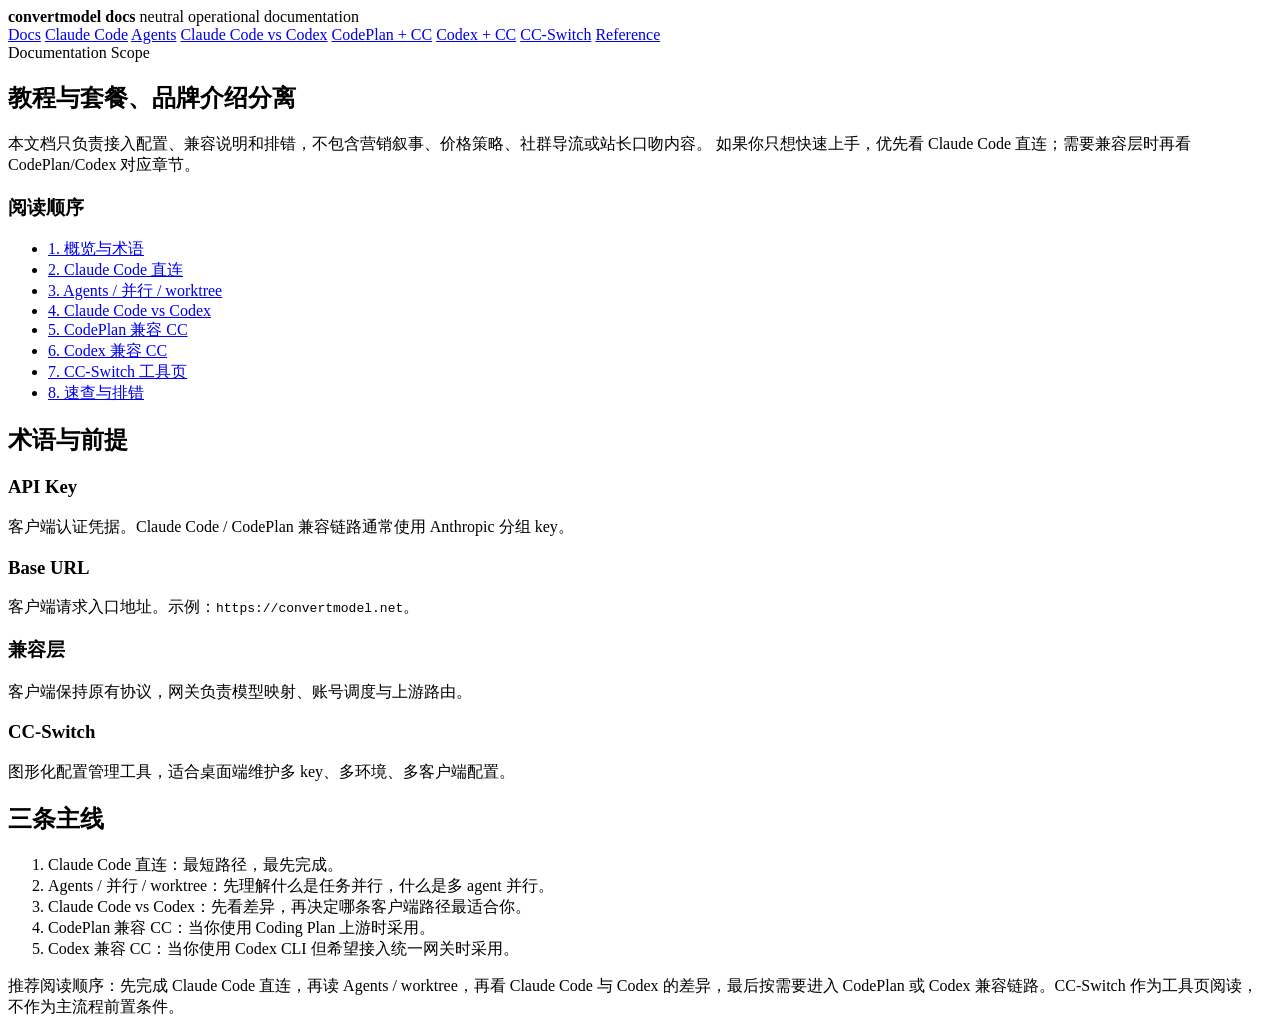
==== docs/index.html @ bd0f772a "docs: publish convertmodel docs site" ====
<!doctype html>
<html lang="zh-CN">
  <head>
    <meta charset="utf-8" />
    <meta name="viewport" content="width=device-width, initial-scale=1" />
    <title>Docs / 概览</title>
    <link rel="stylesheet" href="/docs-assets/docs-modern.css" />
  </head>
  <body>
    <main class="wrap">
      <header class="top">
        <div class="brand">
          <strong>convertmodel docs</strong>
          <span>neutral operational documentation</span>
        </div>
        <nav class="nav">
          <a class="active" href="/docs/">Docs</a>
          <a href="/docs/claude-code/">Claude Code</a>
          <a href="/docs/agents/">Agents</a>
          <a href="/docs/claude-code-vs-codex/">Claude Code vs Codex</a>
          <a href="/docs/codeplan-compatible-cc/">CodePlan + CC</a>
          <a href="/docs/codex-compatible-cc/">Codex + CC</a>
          <a href="/docs/cc-switch/">CC-Switch</a>
          <a href="/docs/reference/">Reference</a>
        </nav>
      </header>

      <section class="hero">
        <div class="kicker">Documentation Scope</div>
        <h1>教程与套餐、品牌介绍分离</h1>
        <p class="sub">
          本文档只负责接入配置、兼容说明和排错，不包含营销叙事、价格策略、社群导流或站长口吻内容。
          如果你只想快速上手，优先看 Claude Code 直连；需要兼容层时再看 CodePlan/Codex 对应章节。
        </p>
      </section>

      <section class="grid">
        <aside class="toc">
          <h3>阅读顺序</h3>
          <ul>
            <li><a class="active" href="/docs/">1. 概览与术语</a></li>
            <li><a href="/docs/claude-code/">2. Claude Code 直连</a></li>
            <li><a href="/docs/agents/">3. Agents / 并行 / worktree</a></li>
            <li><a href="/docs/claude-code-vs-codex/">4. Claude Code vs Codex</a></li>
            <li><a href="/docs/codeplan-compatible-cc/">5. CodePlan 兼容 CC</a></li>
            <li><a href="/docs/codex-compatible-cc/">6. Codex 兼容 CC</a></li>
            <li><a href="/docs/cc-switch/">7. CC-Switch 工具页</a></li>
            <li><a href="/docs/reference/">8. 速查与排错</a></li>
          </ul>
        </aside>
        <article class="content">
          <h2>术语与前提</h2>
          <div class="split">
            <section class="box">
              <h3>API Key</h3>
              <p>客户端认证凭据。Claude Code / CodePlan 兼容链路通常使用 Anthropic 分组 key。</p>
            </section>
            <section class="box">
              <h3>Base URL</h3>
              <p>客户端请求入口地址。示例：<code>https://convertmodel.net</code>。</p>
            </section>
            <section class="box">
              <h3>兼容层</h3>
              <p>客户端保持原有协议，网关负责模型映射、账号调度与上游路由。</p>
            </section>
            <section class="box">
              <h3>CC-Switch</h3>
              <p>图形化配置管理工具，适合桌面端维护多 key、多环境、多客户端配置。</p>
            </section>
          </div>
          <h2>三条主线</h2>
          <ol>
            <li>Claude Code 直连：最短路径，最先完成。</li>
            <li>Agents / 并行 / worktree：先理解什么是任务并行，什么是多 agent 并行。</li>
            <li>Claude Code vs Codex：先看差异，再决定哪条客户端路径最适合你。</li>
            <li>CodePlan 兼容 CC：当你使用 Coding Plan 上游时采用。</li>
            <li>Codex 兼容 CC：当你使用 Codex CLI 但希望接入统一网关时采用。</li>
          </ol>
          <p class="note">
            推荐阅读顺序：先完成 Claude Code 直连，再读 Agents / worktree，再看 Claude Code 与 Codex 的差异，最后按需要进入 CodePlan 或 Codex 兼容链路。CC-Switch 作为工具页阅读，不作为主流程前置条件。
          </p>
        </article>
      </section>
    </main>
  </body>
</html>
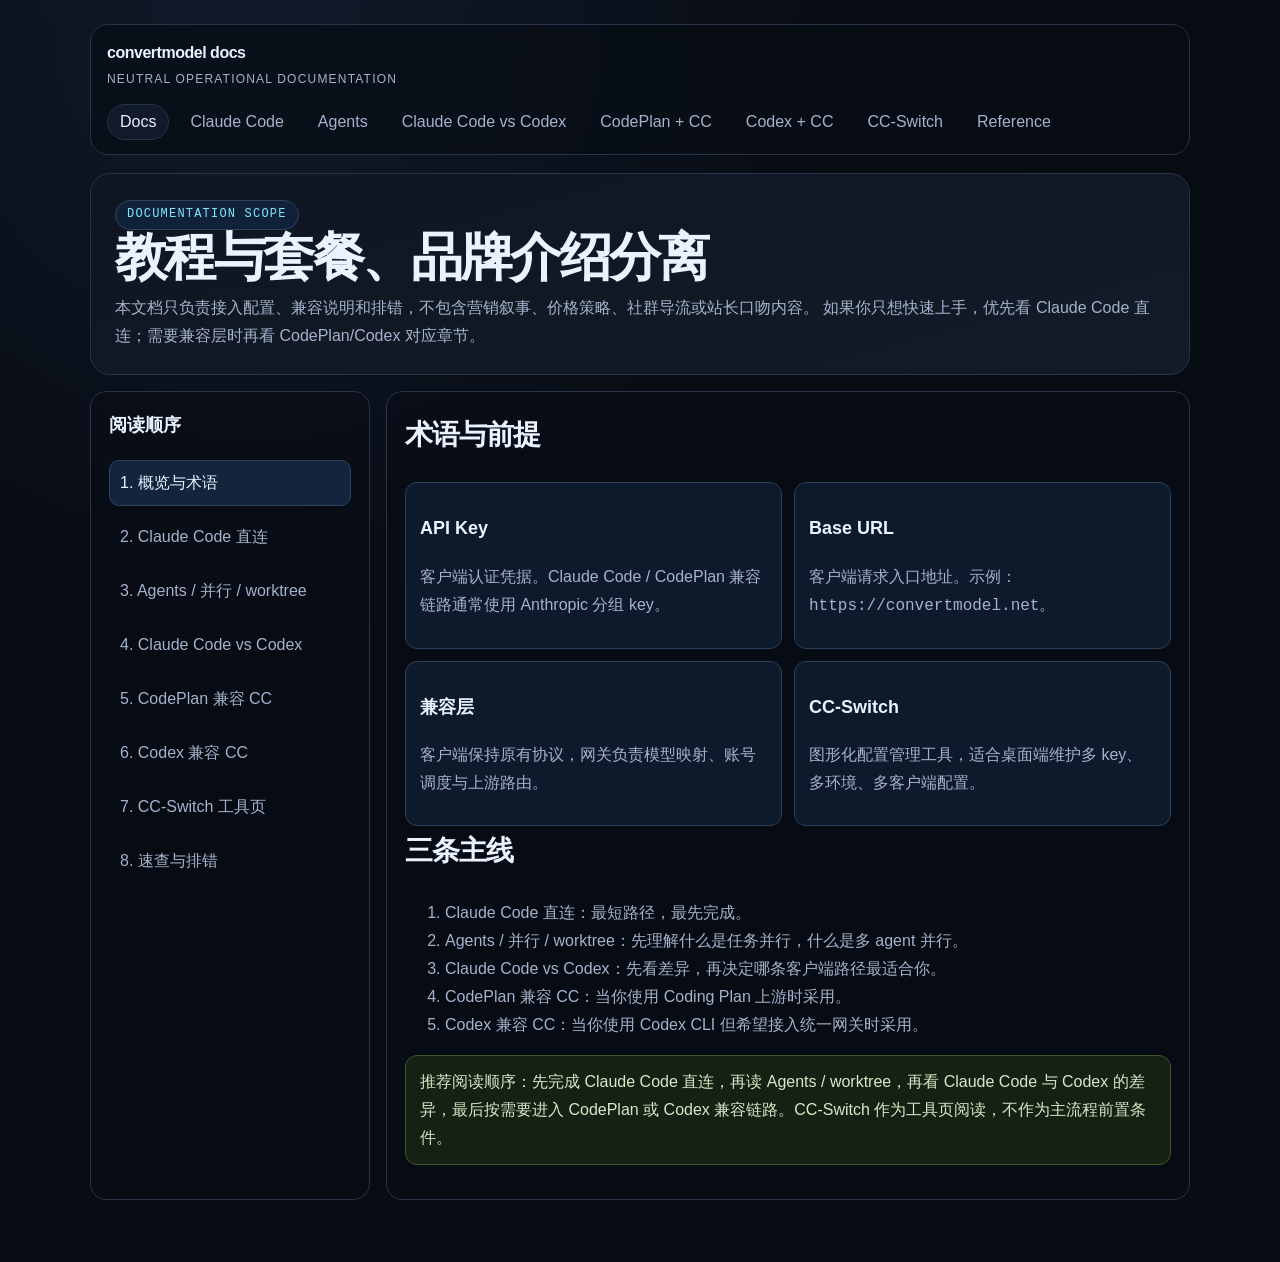
==== commit 6b137312: "build: make site GitHub Pages ready" ====
--- a/docs/index.html
+++ b/docs/index.html
@@ -4,7 +4,7 @@
     <meta charset="utf-8" />
     <meta name="viewport" content="width=device-width, initial-scale=1" />
     <title>Docs / 概览</title>
-    <link rel="stylesheet" href="/docs-assets/docs-modern.css" />
+    <link rel="stylesheet" href="../assets/styles.css" />
   </head>
   <body>
     <main class="wrap">
@@ -14,14 +14,14 @@
           <span>neutral operational documentation</span>
         </div>
         <nav class="nav">
-          <a class="active" href="/docs/">Docs</a>
-          <a href="/docs/claude-code/">Claude Code</a>
-          <a href="/docs/agents/">Agents</a>
-          <a href="/docs/claude-code-vs-codex/">Claude Code vs Codex</a>
-          <a href="/docs/codeplan-compatible-cc/">CodePlan + CC</a>
-          <a href="/docs/codex-compatible-cc/">Codex + CC</a>
-          <a href="/docs/cc-switch/">CC-Switch</a>
-          <a href="/docs/reference/">Reference</a>
+          <a class="active" href="./">Docs</a>
+          <a href="./claude-code/">Claude Code</a>
+          <a href="./agents/">Agents</a>
+          <a href="./claude-code-vs-codex/">Claude Code vs Codex</a>
+          <a href="./codeplan-compatible-cc/">CodePlan + CC</a>
+          <a href="./codex-compatible-cc/">Codex + CC</a>
+          <a href="./cc-switch/">CC-Switch</a>
+          <a href="./reference/">Reference</a>
         </nav>
       </header>
 
@@ -38,14 +38,14 @@
         <aside class="toc">
           <h3>阅读顺序</h3>
           <ul>
-            <li><a class="active" href="/docs/">1. 概览与术语</a></li>
-            <li><a href="/docs/claude-code/">2. Claude Code 直连</a></li>
-            <li><a href="/docs/agents/">3. Agents / 并行 / worktree</a></li>
-            <li><a href="/docs/claude-code-vs-codex/">4. Claude Code vs Codex</a></li>
-            <li><a href="/docs/codeplan-compatible-cc/">5. CodePlan 兼容 CC</a></li>
-            <li><a href="/docs/codex-compatible-cc/">6. Codex 兼容 CC</a></li>
-            <li><a href="/docs/cc-switch/">7. CC-Switch 工具页</a></li>
-            <li><a href="/docs/reference/">8. 速查与排错</a></li>
+            <li><a class="active" href="./">1. 概览与术语</a></li>
+            <li><a href="./claude-code/">2. Claude Code 直连</a></li>
+            <li><a href="./agents/">3. Agents / 并行 / worktree</a></li>
+            <li><a href="./claude-code-vs-codex/">4. Claude Code vs Codex</a></li>
+            <li><a href="./codeplan-compatible-cc/">5. CodePlan 兼容 CC</a></li>
+            <li><a href="./codex-compatible-cc/">6. Codex 兼容 CC</a></li>
+            <li><a href="./cc-switch/">7. CC-Switch 工具页</a></li>
+            <li><a href="./reference/">8. 速查与排错</a></li>
           </ul>
         </aside>
         <article class="content">
--- a/assets/styles.css
+++ b/assets/styles.css
@@ -0,0 +1,229 @@
+:root {
+  color-scheme: dark;
+  --bg: #070b12;
+  --panel: #0f1621;
+  --panel-2: #121b28;
+  --text: #eaf1ff;
+  --muted: #a4b3cc;
+  --line: #263349;
+  --accent: #7ee7ff;
+  --mono: "IBM Plex Mono", "SFMono-Regular", Menlo, Consolas, monospace;
+  --sans: "Space Grotesk", "Segoe UI", Arial, sans-serif;
+}
+
+* {
+  box-sizing: border-box;
+}
+
+html,
+body {
+  margin: 0;
+  padding: 0;
+  background: radial-gradient(circle at 20% 0%, #111a2a, var(--bg) 40%);
+  color: var(--text);
+  font-family: var(--sans);
+  line-height: 1.75;
+}
+
+a {
+  color: var(--accent);
+  text-decoration: none;
+}
+
+.wrap {
+  width: min(1100px, calc(100% - 32px));
+  margin: 24px auto 64px;
+}
+
+.top {
+  border: 1px solid var(--line);
+  border-radius: 18px;
+  background: rgba(9, 14, 22, 0.75);
+  backdrop-filter: blur(8px);
+  padding: 14px 16px;
+  display: flex;
+  gap: 14px;
+  flex-wrap: wrap;
+  align-items: center;
+  justify-content: space-between;
+}
+
+.brand {
+  display: flex;
+  flex-direction: column;
+  gap: 2px;
+}
+
+.brand strong {
+  letter-spacing: -0.03em;
+}
+
+.brand span {
+  color: var(--muted);
+  font-size: 12px;
+  text-transform: uppercase;
+  letter-spacing: 0.1em;
+}
+
+.nav {
+  display: flex;
+  gap: 8px;
+  flex-wrap: wrap;
+}
+
+.nav a {
+  color: var(--muted);
+  border: 1px solid transparent;
+  border-radius: 999px;
+  min-height: 36px;
+  padding: 0 12px;
+  display: inline-flex;
+  align-items: center;
+}
+
+.nav a.active,
+.nav a:hover {
+  color: var(--text);
+  border-color: var(--line);
+  background: #111a29;
+}
+
+.hero,
+.panel {
+  margin-top: 18px;
+  border: 1px solid var(--line);
+  border-radius: 20px;
+  background: linear-gradient(165deg, var(--panel), var(--panel-2));
+  padding: 24px;
+}
+
+.hero h1,
+.panel h1 {
+  margin: 0 0 10px;
+  font-size: clamp(32px, 5vw, 52px);
+  line-height: 1.05;
+  letter-spacing: -0.05em;
+}
+
+.kicker {
+  display: inline-flex;
+  align-items: center;
+  min-height: 30px;
+  border-radius: 999px;
+  border: 1px solid #2c4362;
+  background: #112139;
+  color: var(--accent);
+  padding: 0 11px;
+  font-size: 12px;
+  text-transform: uppercase;
+  letter-spacing: 0.1em;
+  font-family: var(--mono);
+}
+
+.sub {
+  color: var(--muted);
+  margin: 0;
+}
+
+.grid {
+  display: grid;
+  grid-template-columns: 280px 1fr;
+  gap: 16px;
+  margin-top: 16px;
+}
+
+.toc,
+.content {
+  border: 1px solid var(--line);
+  border-radius: 16px;
+  background: rgba(8, 12, 20, 0.55);
+  padding: 18px;
+}
+
+.toc h3,
+.content h2 {
+  margin-top: 0;
+}
+
+.toc ul {
+  list-style: none;
+  padding: 0;
+  margin: 10px 0 0;
+}
+
+.toc li + li {
+  margin-top: 8px;
+}
+
+.toc a {
+  display: block;
+  padding: 8px 10px;
+  border-radius: 10px;
+  color: var(--muted);
+  border: 1px solid transparent;
+}
+
+.toc a.active,
+.toc a:hover {
+  color: var(--text);
+  border-color: #2c4362;
+  background: #13253d;
+}
+
+h2 {
+  font-size: 28px;
+  letter-spacing: -0.04em;
+}
+
+h3 {
+  font-size: 18px;
+}
+
+p,
+li {
+  color: var(--muted);
+}
+
+code,
+pre {
+  font-family: var(--mono);
+}
+
+pre {
+  margin: 10px 0 0;
+  border: 1px solid #2b3f5a;
+  border-radius: 12px;
+  background: #06101d;
+  color: #d3efff;
+  padding: 12px 14px;
+  overflow: auto;
+  font-size: 13px;
+}
+
+.box {
+  border: 1px solid #2b3f5a;
+  border-radius: 12px;
+  padding: 12px 14px;
+  background: #0d1a2c;
+}
+
+.note {
+  border: 1px solid #3e5a2c;
+  background: #172113;
+  color: #d6e9c9;
+  border-radius: 12px;
+  padding: 12px 14px;
+}
+
+.split {
+  display: grid;
+  grid-template-columns: 1fr 1fr;
+  gap: 12px;
+}
+
+@media (max-width: 900px) {
+  .grid,
+  .split {
+    grid-template-columns: 1fr;
+  }
+}
